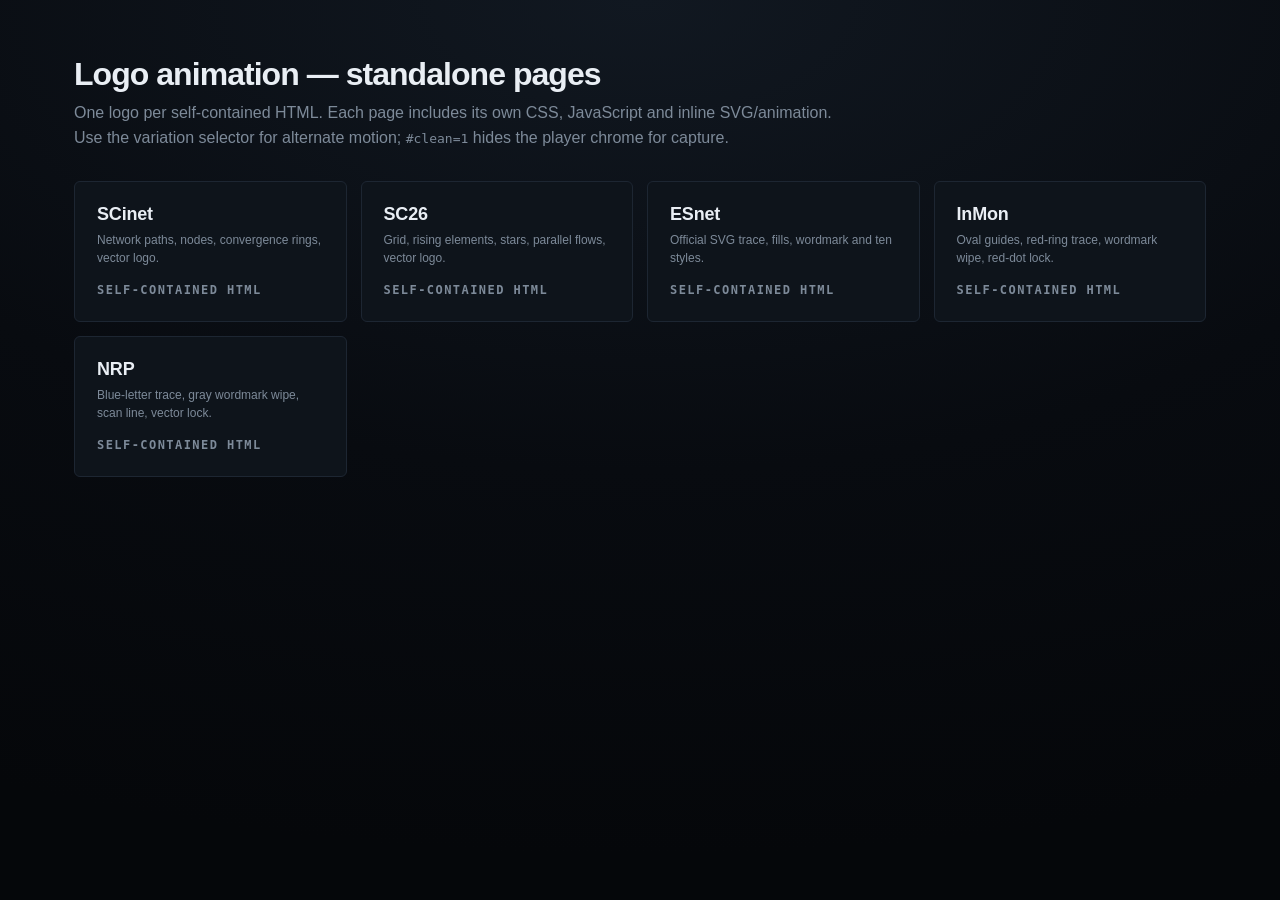
==== logos/index.html @ 9c6a5c46 "Add standalone self-contained logo pages" ====
<!doctype html>
<html lang="en">
<head>
<meta charset="utf-8">
<meta name="viewport" content="width=device-width, initial-scale=1">
<title>Logo animation — standalone pages</title>
<style>
:root{--bg:#080B10;--panel:#0E141B;--line:#1D2632;--text:#E9EEF4;--muted:#7D8A99;--accent:#5EB2D7}
*{box-sizing:border-box}
html,body{height:100%}
body{margin:0;background:radial-gradient(125% 95% at 50% 0%,#111821 0%,#080B10 55%,#05070A 100%);color:var(--text);font-family:-apple-system,BlinkMacSystemFont,"Segoe UI",Inter,Roboto,Helvetica,Arial,sans-serif}
.wrap{max-width:1180px;margin:0 auto;padding:56px 24px 80px}
h1{font-size:32px;letter-spacing:-.03em;margin:0 0 8px}
p{color:var(--muted);max-width:760px;line-height:1.55;margin:0 0 30px}
.grid{display:grid;grid-template-columns:repeat(auto-fit,minmax(220px,1fr));gap:14px}
a.card{display:block;background:var(--panel);border:1px solid var(--line);border-radius:6px;padding:22px;color:var(--text);text-decoration:none;transition:border-color .2s,transform .2s}
a.card:hover{border-color:#2A3543;transform:translateY(-2px)}
.card b{display:block;font-size:18px;letter-spacing:-.01em;margin-bottom:6px}
.card span{display:block;color:var(--muted);font-size:12px;line-height:1.5}
.tag{display:inline-block;margin-top:14px;font:600 10px/1 ui-monospace,SFMono-Regular,Menlo,monospace;color:var(--accent);letter-spacing:.12em}
</style>
</head>
<body><div class="wrap">
<h1>Logo animation — standalone pages</h1>
<p>One logo per self-contained HTML. Each page includes its own CSS, JavaScript and inline SVG/animation. Use the variation selector for alternate motion; <code>#clean=1</code> hides the player chrome for capture.</p>
<div class="grid">
<a class="card" href="scinet.html"><b>SCinet</b><span>Network paths, nodes, convergence rings, vector logo.</span><span class="tag">SELF-CONTAINED HTML</span></a>
<a class="card" href="sc26.html"><b>SC26</b><span>Grid, rising elements, stars, parallel flows, vector logo.</span><span class="tag">SELF-CONTAINED HTML</span></a>
<a class="card" href="esnet.html"><b>ESnet</b><span>Official SVG trace, fills, wordmark and ten styles.</span><span class="tag">SELF-CONTAINED HTML</span></a>
<a class="card" href="inmon.html"><b>InMon</b><span>Oval guides, red-ring trace, wordmark wipe, red-dot lock.</span><span class="tag">SELF-CONTAINED HTML</span></a>
<a class="card" href="nrp.html"><b>NRP</b><span>Blue-letter trace, gray wordmark wipe, scan line, vector lock.</span><span class="tag">SELF-CONTAINED HTML</span></a>
</div>
</div></body></html>
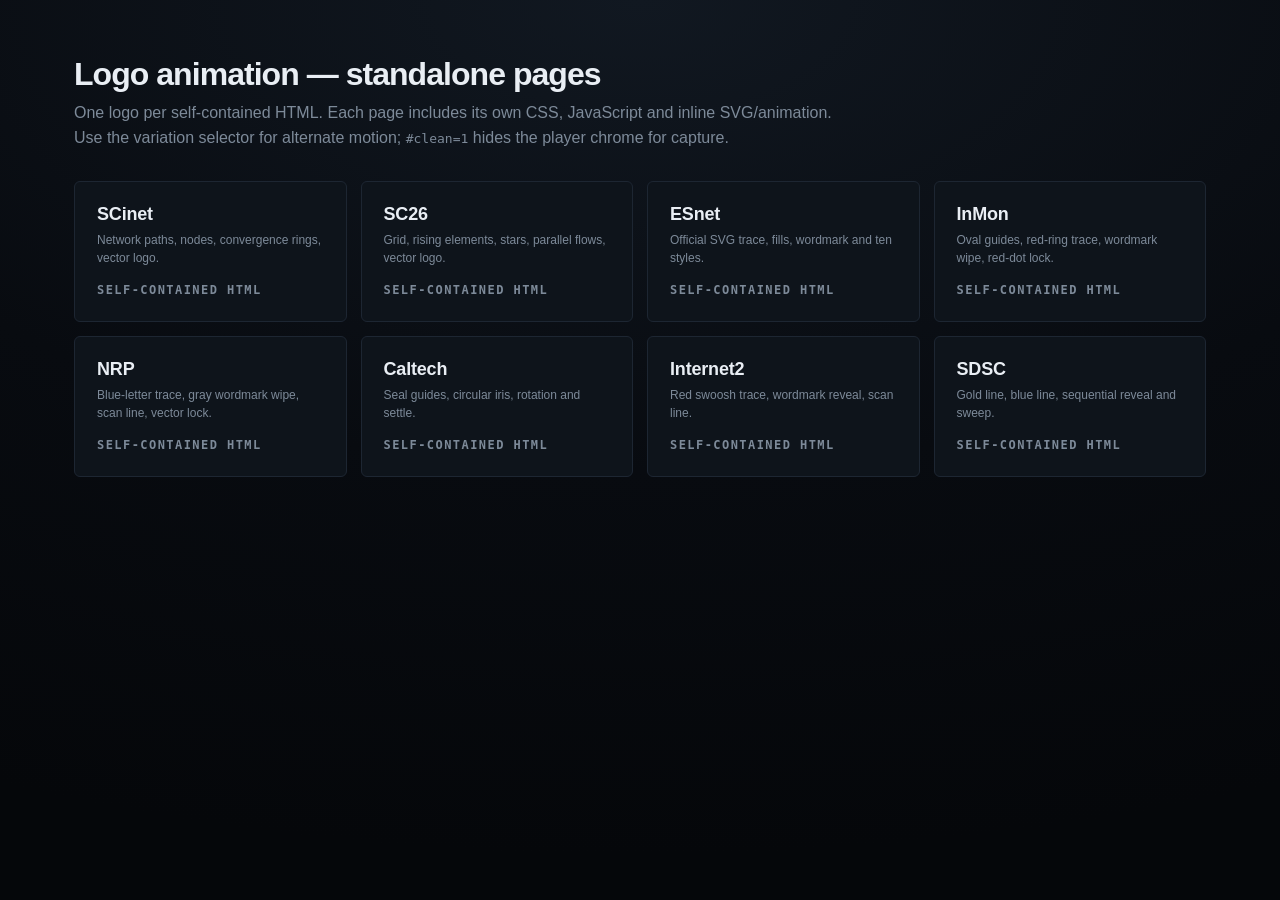
==== commit ce59296d: "Add Caltech, Internet2 and SDSC standalone pages" ====
--- a/logos/index.html
+++ b/logos/index.html
@@ -29,5 +29,8 @@
 <a class="card" href="esnet.html"><b>ESnet</b><span>Official SVG trace, fills, wordmark and ten styles.</span><span class="tag">SELF-CONTAINED HTML</span></a>
 <a class="card" href="inmon.html"><b>InMon</b><span>Oval guides, red-ring trace, wordmark wipe, red-dot lock.</span><span class="tag">SELF-CONTAINED HTML</span></a>
 <a class="card" href="nrp.html"><b>NRP</b><span>Blue-letter trace, gray wordmark wipe, scan line, vector lock.</span><span class="tag">SELF-CONTAINED HTML</span></a>
+<a class="card" href="caltech.html"><b>Caltech</b><span>Seal guides, circular iris, rotation and settle.</span><span class="tag">SELF-CONTAINED HTML</span></a>
+<a class="card" href="internet2.html"><b>Internet2</b><span>Red swoosh trace, wordmark reveal, scan line.</span><span class="tag">SELF-CONTAINED HTML</span></a>
+<a class="card" href="sdsc.html"><b>SDSC</b><span>Gold line, blue line, sequential reveal and sweep.</span><span class="tag">SELF-CONTAINED HTML</span></a>
 </div>
 </div></body></html>
